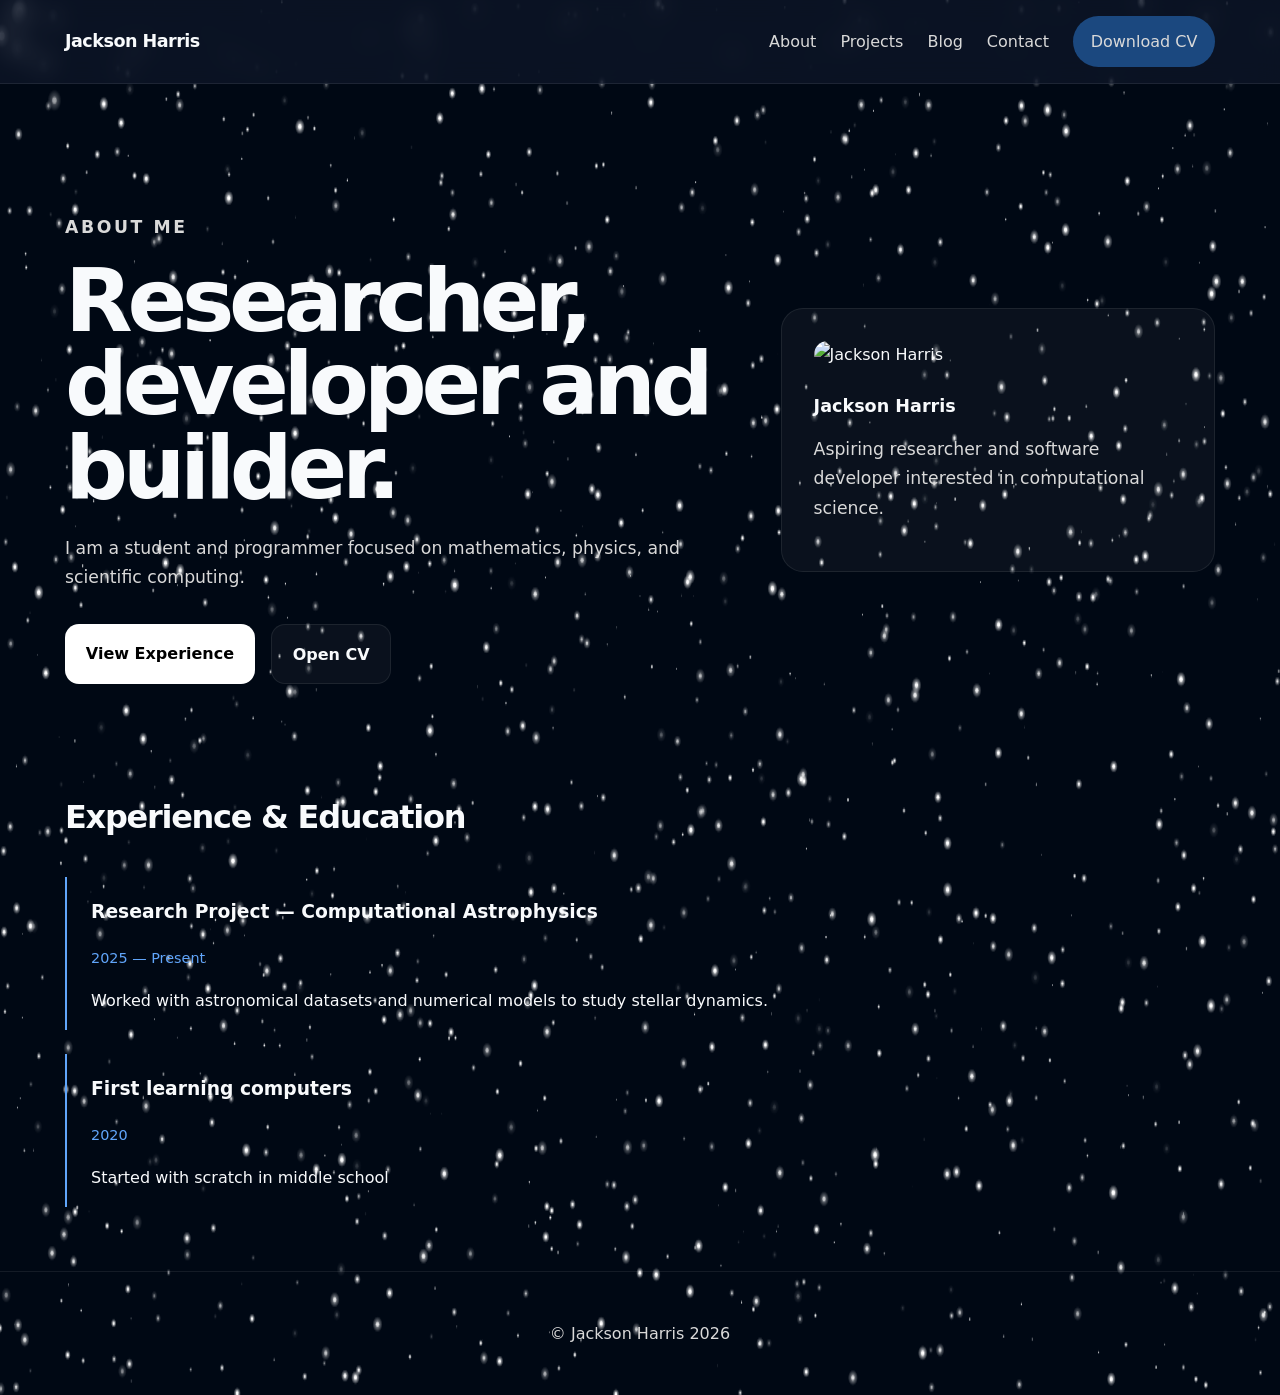
==== about.html @ 664a8d6f "Updated background" ====
<!DOCTYPE html>
<html lang="en">
<head>
  <meta charset="UTF-8" />
  <meta name="viewport" content="width=device-width, initial-scale=1.0" />
  <title>About | Jackson Harris</title>
  <link rel="stylesheet" href="css/main.css" />
</head>
<body>
  <!-- Space background canvas -->
  <canvas id="space-canvas"></canvas>

  <header class="navbar">
    <div class="container nav-inner">
      <a href="index.html" class="logo">Jackson Harris</a>
      <nav class="nav-links">
        <a href="about.html">About</a>
        <a href="projects.html">Projects</a>
        <a href="blog.html">Blog</a>
        <a href="contact.html">Contact</a>
        <a class="resume-btn" href="resume.pdf" target="_blank">Download CV</a>
      </nav>
    </div>
  </header>

  <main>
    <section class="hero">
      <div class="container hero-grid">
        <div>
          <p class="eyebrow">About Me</p>
          <h1>Researcher, developer and builder.</h1>
          <p>I am a student and programmer focused on mathematics, physics, and scientific computing.</p>
          <div class="hero-buttons">
            <a href="#experience" class="button button-primary">View Experience</a>
            <a href="resume.pdf" target="_blank" class="button button-secondary">Open CV</a>
          </div>
        </div>

        <aside class="card" style="padding: 2rem;">
          <img style="border-radius: 18px; margin-bottom: 1.5rem;" src="images/profilePic.jpeg" alt="Jackson Harris" />
          <h3>Jackson Harris</h3>
          <p>Aspiring researcher and software developer interested in computational science.</p>
        </aside>
      </div>
    </section>

    <section id="experience" class="container">
      <h2 class="section-title">Experience & Education</h2>
      <div class="timeline">
        <div class="timeline-item">
          <h3>Research Project — Computational Astrophysics</h3>
          <p class="date">2025 — Present</p>
          <p>Worked with astronomical datasets and numerical models to study stellar dynamics.</p>
        </div>
	<div class="timeline-item">
	<h3>First learning computers</h3>
	<p class="date">2020</p>
	<p>Started with scratch in middle school</p>
	</div>
      </div>
    </section>
  </main>

  <footer>
    <div class="container">© Jackson Harris 2026</div>
  </footer>

  <script src="js/space-background.js"></script>
</body>
</html>
---- css/main.css ----
:root {
  --bg: #0f172a;
  --surface: #111827;
  --surface-2: #1e293b;
  --text: #f8fafc;
  --muted: #d9d9d9;
  --accent: #60a5fa;
  --border: rgba(255, 255, 255, 0.08);
  --max-width: 1150px;
  --radius: 22px;
  --shadow: 0 10px 30px rgba(0, 0, 0, 0.35);
  --transition: 0.25s ease;
}

* { box-sizing: border-box; }

html { scroll-behavior: smooth; }

body {
  margin: 0;
  font-family: Inter, system-ui, -apple-system, sans-serif;
  background: var(--bg);
  color: var(--text);
  line-height: 1.7;
  position: relative;
  overflow-x: hidden;
}

#space-canvas {
  position: absolute;
  top: 0;
  left: 0;
  width: 100%;
  height: 100%;
  z-index: -1; /* Ensure it's behind all content */
}

img { max-width: 100%; display: block; }
a { text-decoration: none; color: inherit; }

.container {
  width: min(var(--max-width), calc(100% - 2rem));
  margin: 0 auto;
}

/* --- NAVBAR --- */
.navbar {
  position: sticky;
  top: 0;
  backdrop-filter: blur(12px);
  background: rgba(15, 23, 42, 0.7);
  border-bottom: 1px solid var(--border);
  z-index: 1000;
}

.nav-inner {
  display: flex;
  align-items: center;
  justify-content: space-between;
  padding: 1rem 0;
}

.logo { font-weight: 700; font-size: 1.1rem; letter-spacing: -0.03em; }

.nav-links { display: flex; gap: 1.5rem; align-items: center; }

.nav-links a {
  color: var(--muted);
  transition: var(--transition);
  font-weight: 500;
}

.nav-links a:hover { color: white; }

.resume-btn {
  padding: 0.75rem 1.1rem;
  border-radius: 999px;
  background: #1b487f;
  color: white;
  font-weight: 600;
  transition: var(--transition);
}

/* --- HERO --- */
.hero { padding: 7rem 0 5rem; }
.hero-grid {
  display: grid;
  grid-template-columns: 1.2fr 0.8fr;
  gap: 4rem;
  align-items: center;
}

.eyebrow {
  color: var(--accent);
  text-transform: uppercase;
  letter-spacing: 0.15em;
  font-size: 0.8rem;
  font-weight: 700;
  margin-bottom: 1rem;
}

.hero h1 {
  font-size: clamp(3rem, 7vw, 5.5rem);
  line-height: 0.95;
  margin: 0 0 1.5rem;
  letter-spacing: -0.06em;
}

.hero p { color: var(--muted); font-size: 1.08rem; max-width: 60ch; }

.hero-buttons { display: flex; gap: 1rem; margin-top: 2rem; flex-wrap: wrap; }

/* --- BUTTONS --- */
.button {
  padding: 0.95rem 1.3rem;
  border-radius: 14px;
  font-weight: 600;
  transition: var(--transition);
  display: inline-block;
  cursor: pointer;
  border: none;
}

.button-primary { background: white; color: black; }
.button-secondary { border: 1px solid var(--border); background: rgba(255,255,255,0.04); color: var(--text); }
.button:hover { transform: translateY(-3px); }

/* --- CARDS & GRIDS --- */
.section-title { font-size: 2rem; margin-bottom: 2rem; letter-spacing: -0.04em; }

.info-grid {
  display: grid;
  grid-template-columns: repeat(auto-fit, minmax(300px, 1fr));
  gap: 1.5rem;
}

.card {
  background: rgba(255,255,255,0.04);
  border: 1px solid var(--border);
  border-radius: var(--radius);
  padding: 1.6rem;
  transition: var(--transition);
}

.card:hover {
  transform: translateY(-4px);
  background: rgba(255,255,255,0.06);
}

.card img { border-radius: 14px; margin-bottom: 1rem; }
.card h3 { margin-top: 0; margin-bottom: 0.8rem; font-size: 1.1rem; }
.card p { margin: 0; color: var(--muted); margin-bottom: 1rem; }
.card a { color: var(--accent); font-weight: 600; }

/* --- TIMELINE & FOOTER --- */
.timeline { display: flex; flex-direction: column; gap: 1.5rem; }
.timeline-item { border-left: 2px solid var(--accent); padding-left: 1.5rem; }
.timeline-item .date { color: var(--accent); font-size: 0.9rem; margin: 0.4rem 0; }

footer {
  border-top: 1px solid var(--border);
  padding: 3rem 0;
  color: var(--muted);
  text-align: center;
  margin-top: 4rem;
}

/* --- RESPONSIVE --- */
@media (max-width: 950px) {
  .hero-grid { grid-template-columns: 1fr; }
  .hero { padding-top: 5rem; }
}
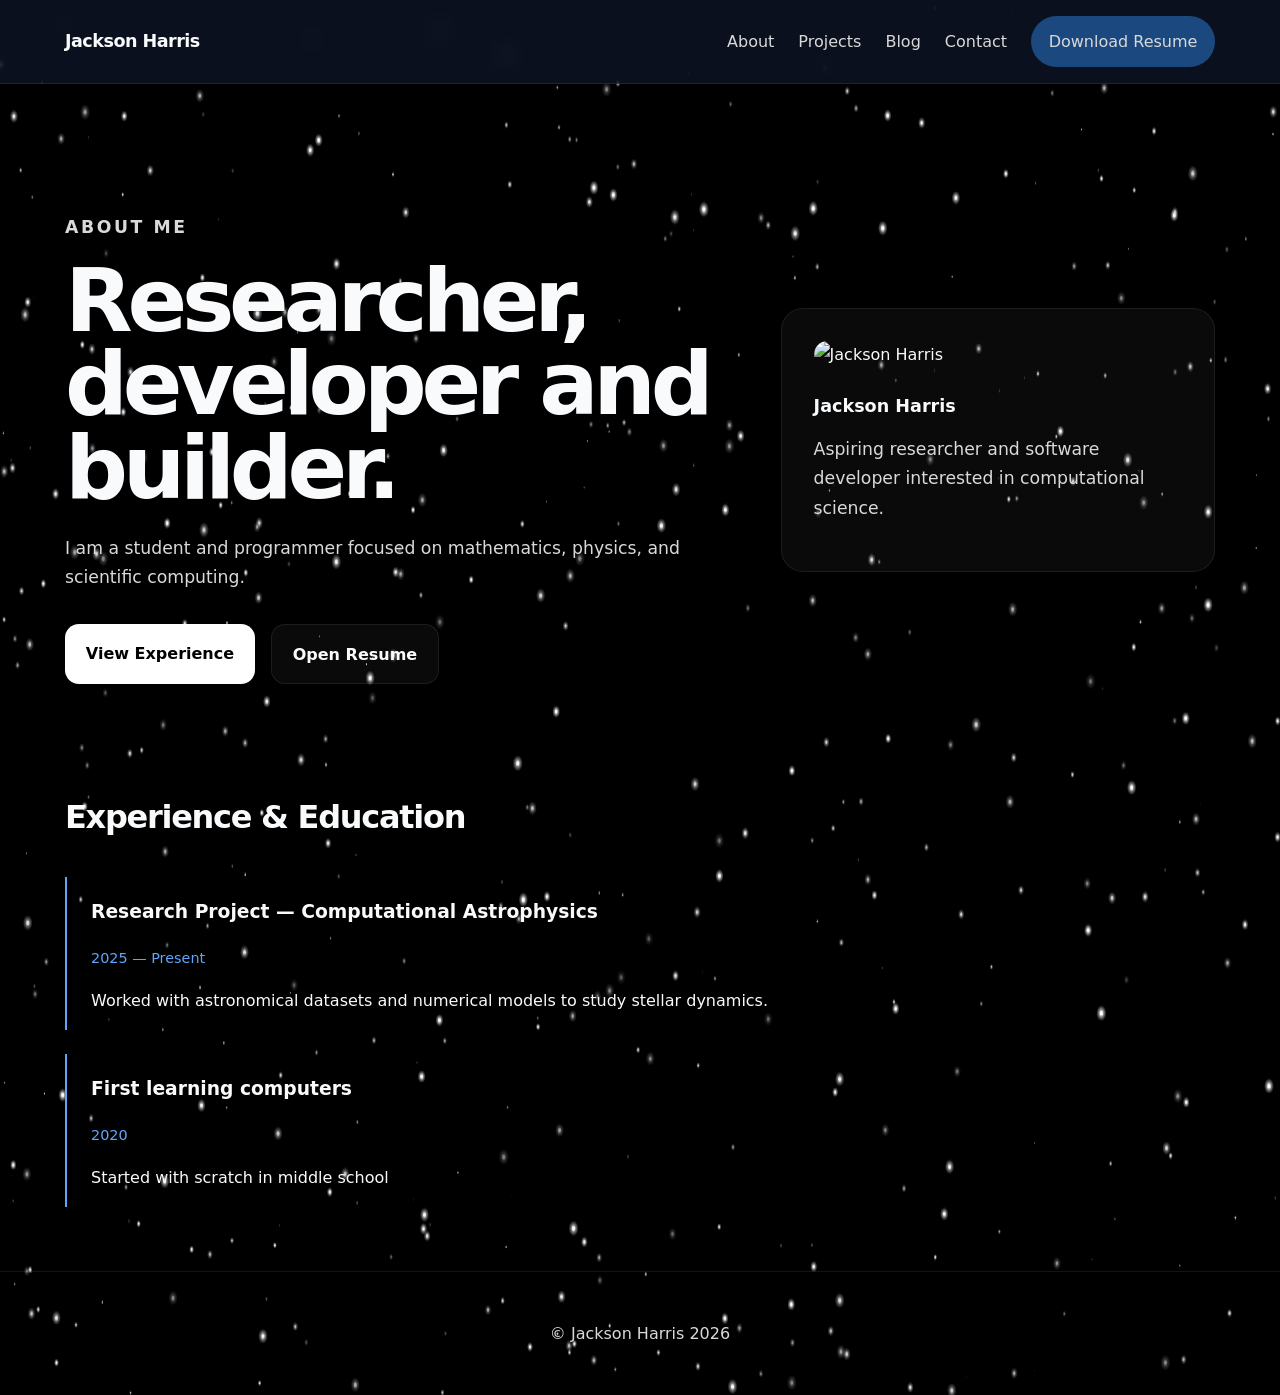
==== commit 47a98af7: "Fixing projects page" ====
--- a/about.html
+++ b/about.html
@@ -18,7 +18,7 @@
         <a href="projects.html">Projects</a>
         <a href="blog.html">Blog</a>
         <a href="contact.html">Contact</a>
-        <a class="resume-btn" href="resume.pdf" target="_blank">Download CV</a>
+        <a class="resume-btn" href="resume.pdf" target="_blank">Download Resume</a>
       </nav>
     </div>
   </header>
@@ -32,7 +32,7 @@
           <p>I am a student and programmer focused on mathematics, physics, and scientific computing.</p>
           <div class="hero-buttons">
             <a href="#experience" class="button button-primary">View Experience</a>
-            <a href="resume.pdf" target="_blank" class="button button-secondary">Open CV</a>
+            <a href="resume.pdf" target="_blank" class="button button-secondary">Open Resume</a>
           </div>
         </div>
 
--- a/css/main.css
+++ b/css/main.css
@@ -1,5 +1,5 @@
 :root {
-  --bg: #0f172a;
+  --bg: #000000;
   --surface: #111827;
   --surface-2: #1e293b;
   --text: #f8fafc;
@@ -26,13 +26,17 @@
   overflow-x: hidden;
 }
 
+body::-webkit-scrollbar {
+  display: none;
+}
+
 #space-canvas {
   position: absolute;
   top: 0;
   left: 0;
   width: 100%;
   height: 100%;
-  z-index: -1; /* Ensure it's behind all content */
+  z-index: -1;
 }
 
 img { max-width: 100%; display: block; }
@@ -83,6 +87,14 @@
 
 /* --- HERO --- */
 .hero { padding: 7rem 0 5rem; }
+
+.hero-image img {
+  border-radius: var(--radius);
+  border: 1px solid var(--border);
+  box-shadow: var(--shadow);
+  objext-fit: cover;
+}
+
 .hero-grid {
   display: grid;
   grid-template-columns: 1.2fr 0.8fr;
@@ -170,3 +182,136 @@
   .hero-grid { grid-template-columns: 1fr; }
   .hero { padding-top: 5rem; }
 }
+
+/* --- FEATURED BLOG CARD --- */
+.featured-blog-card {
+  position: relative;
+  background: rgba(255, 255, 255, 0.05);
+  border: 1px solid var(--accent);
+  padding: 2.5rem;
+}
+
+.featured-badge {
+  position: absolute;
+  top: 1.2rem;
+  right: 1.5rem;
+  background: var(--accent);
+  color: var(--bg);
+  font-weight: 700;
+  font-size: 0.75rem;
+  text-transform: uppercase;
+  padding: 0.25rem 0.75rem;
+  border-radius: 999px;
+  letter-spacing: 0.05em;
+}
+
+.blog-meta-header {
+  display: flex;
+  align-items: center;
+  gap: 1rem;
+  margin-bottom: 1rem;
+}
+
+.featured-blog-card h2 {
+  font-size: clamp(1.5rem, 3vw, 2.2rem);
+  margin: 0.5rem 0 1rem;
+  letter-spacing: -0.03em;
+}
+
+.featured-blog-card p {
+  font-size: 1.1rem;
+  margin-bottom: 1.8rem;
+  max-width: 75ch;
+}
+
+/* --- FILE EXPLORER LIST VIEW --- */
+.file-explorer {
+  background: rgba(255, 255, 255, 0.02);
+  border: 1px solid var(--border);
+  border-radius: var(--radius);
+  overflow: hidden;
+  backdrop-filter: blur(10px);
+}
+
+.file-row {
+  display: grid;
+  grid-template-columns: 2.5fr 1fr 1fr 100px;
+  padding: 1rem 1.5rem;
+  align-items: center;
+  border-bottom: 1px solid var(--border);
+  transition: var(--transition);
+  color: var(--text);
+  gap: 1rem;
+}
+
+.file-row:last-child {
+  border-bottom: none;
+}
+
+.file-row.file-header {
+  background: rgba(255, 255, 255, 0.04);
+  font-weight: 600;
+  color: var(--muted);
+  font-size: 0.82rem;
+  text-transform: uppercase;
+  letter-spacing: 0.08em;
+  padding-top: 0.8rem;
+  padding-bottom: 0.8rem;
+}
+
+.file-row:not(.file-header):hover {
+  background: rgba(255, 255, 255, 0.07);
+  transform: translateX(4px);
+}
+
+.file-title {
+  display: flex;
+  align-items: center;
+  gap: 0.8rem;
+  font-family: ui-monospace, SFMono-Regular, Menlo, Monaco, Consolas, monospace;
+  font-size: 0.95rem;
+}
+
+.file-icon {
+  font-size: 1.1rem;
+  opacity: 0.8;
+}
+
+.file-name {
+  color: var(--text);
+  font-weight: 500;
+}
+
+.file-meta {
+  color: var(--muted);
+  font-size: 0.9rem;
+}
+
+.file-tag {
+  display: inline-block;
+  padding: 0.2rem 0.7rem;
+  border-radius: 999px;
+  background: rgba(96, 165, 250, 0.12);
+  color: var(--accent);
+  font-size: 0.8rem;
+  font-weight: 600;
+  width: fit-content;
+  border: 1px solid rgba(96, 165, 250, 0.25);
+}
+
+/* --- RESPONSIVE ADJUSTMENTS --- */
+@media (max-width: 768px) {
+  .file-row {
+    grid-template-columns: 1fr;
+    gap: 0.4rem;
+    padding: 1rem;
+  }
+
+  .file-row.file-header {
+    display: none;
+  }
+
+  .file-meta {
+    font-size: 0.82rem;
+  }
+}
